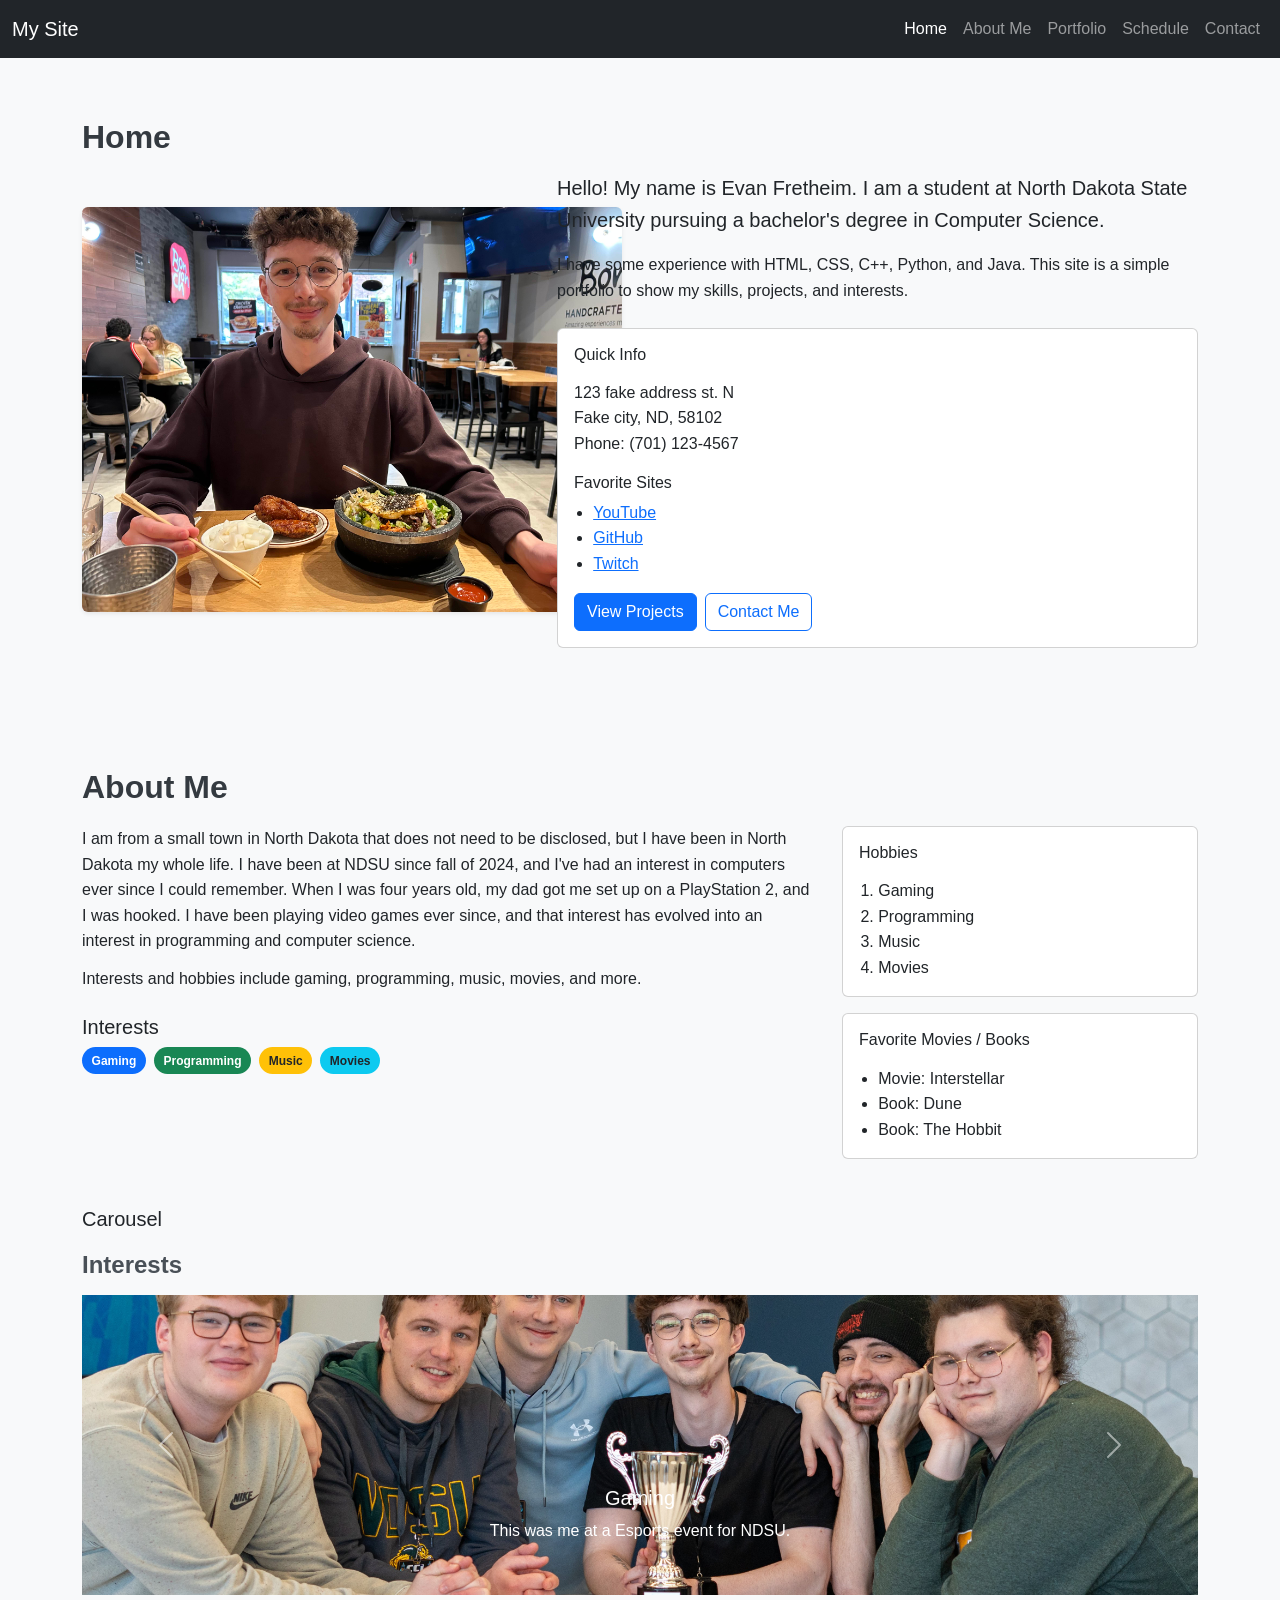
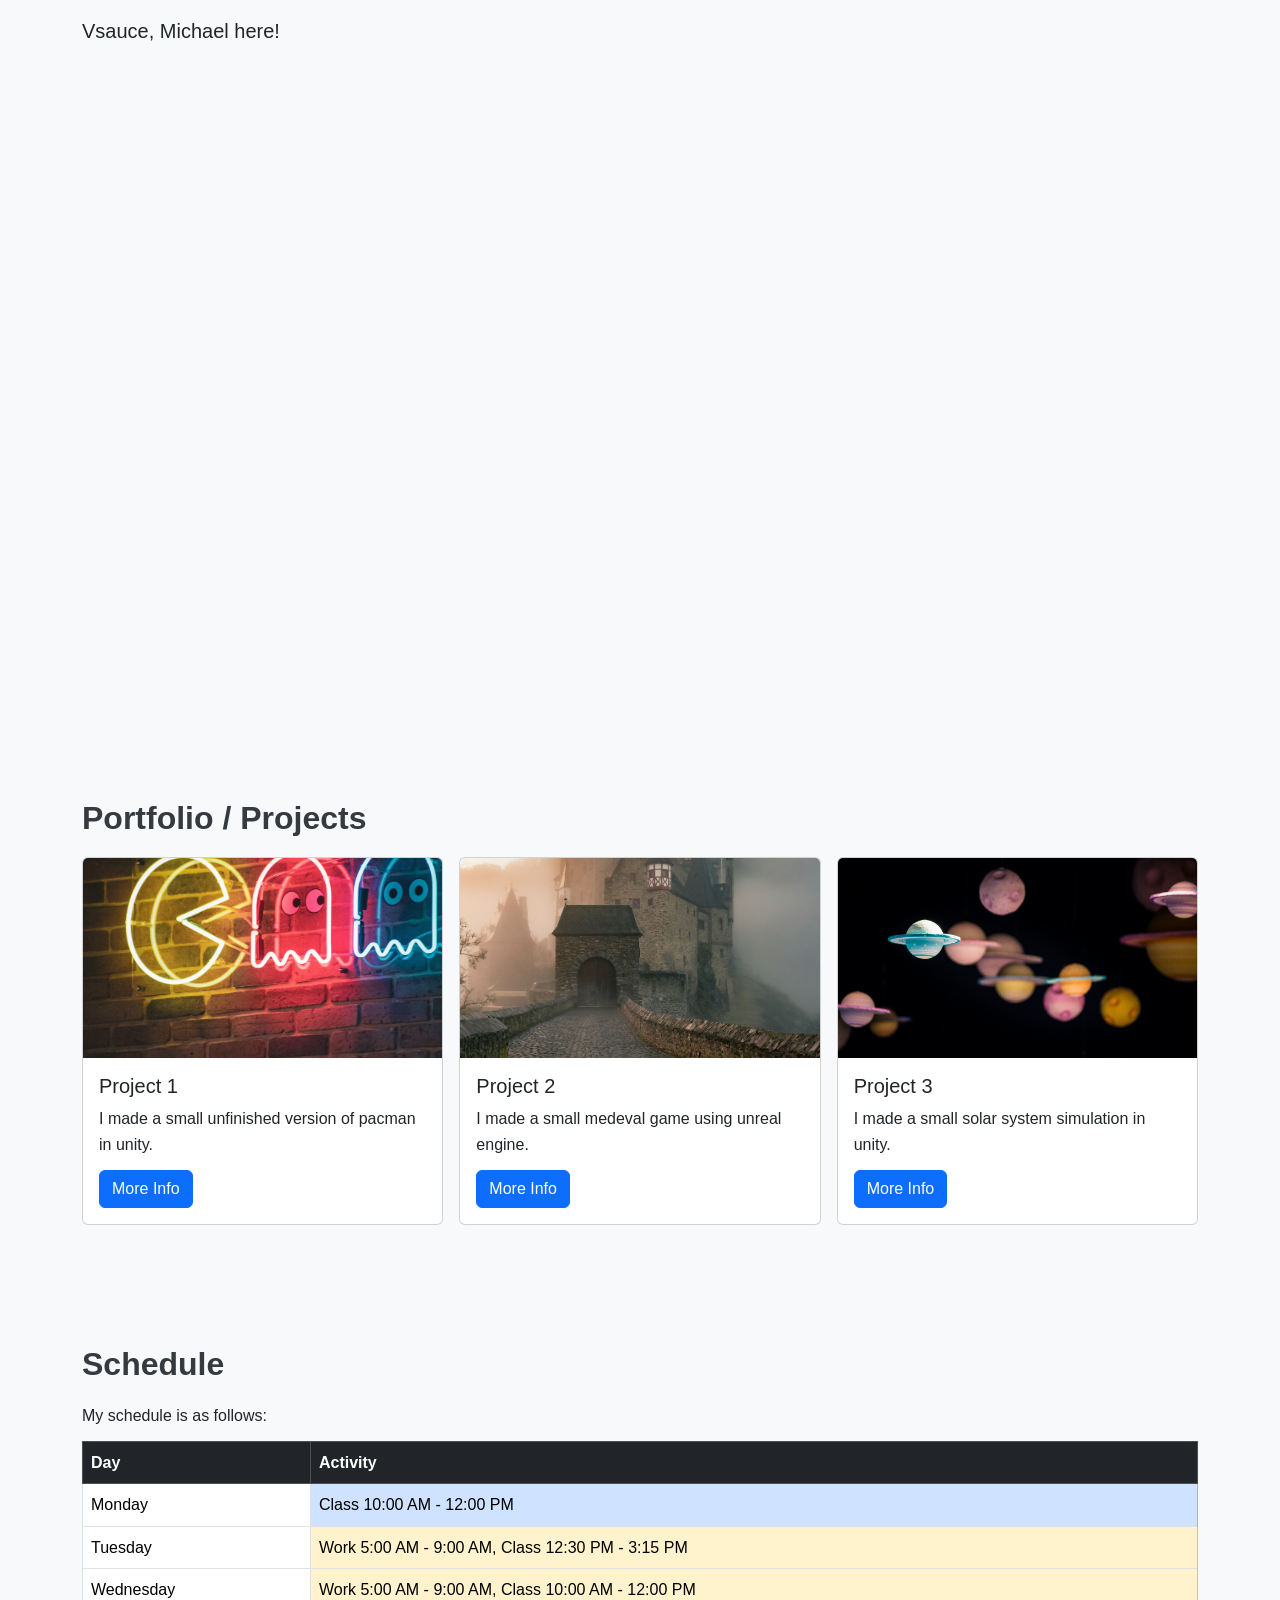
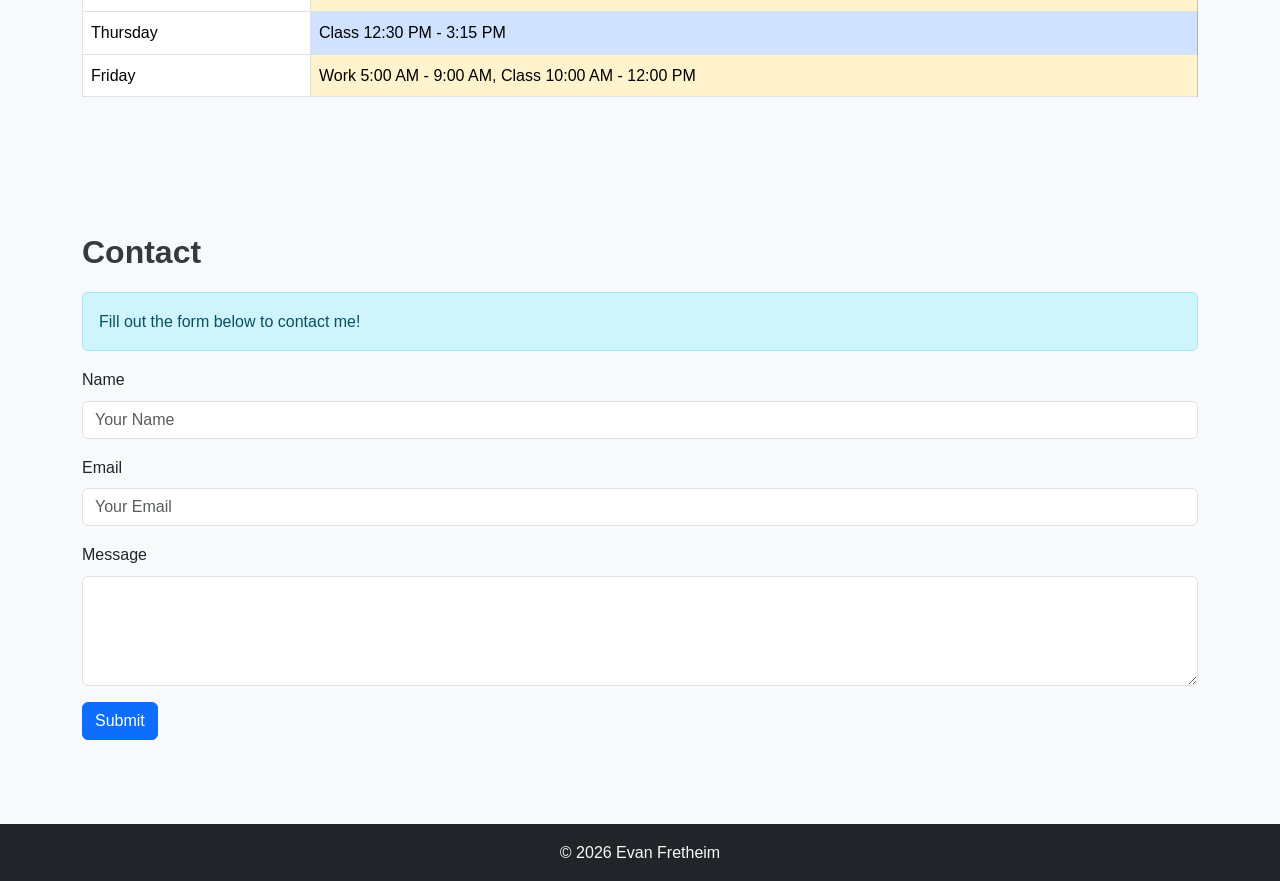
==== index.html @ d1cb1bcb "Move site files to root for GitHub pages" ====
<!doctype html>
<html lang="en">

<head>
    <!-- Required meta tags -->
    <meta charset="utf-8">
    <meta name="viewport" content="width=device-width, initial-scale=1">

    <!-- Bootstrap CSS -->
    <link href="https://cdn.jsdelivr.net/npm/bootstrap@5.0.2/dist/css/bootstrap.min.css" rel="stylesheet"
        integrity="sha384-EVSTQN3/azprG1Anm3QDgpJLIm9Nao0Yz1ztcQTwFspd3yD65VohhpuuCOmLASjC" crossorigin="anonymous">

    <link rel="stylesheet" href="css/style.css">

    <title>Evan Fretheim</title>
</head>

<body>
    <header>
        <nav class="navbar navbar-expand-lg navbar-dark bg-dark">
            <div class="container-fluid">
                <a class="navbar-brand" href="#home">My Site</a>
                <button class="navbar-toggler" type="button" data-bs-toggle="collapse" data-bs-target="#navbarNav"
                    aria-controls="navbarNav" aria-expanded="false" aria-label="Toggle navigation">
                    <span class="navbar-toggler-icon"></span>
                </button>
                <div class="collapse navbar-collapse" id="navbarNav">
                    <ul class="navbar-nav ms-auto">
                        <li class="nav-item">
                            <a class="nav-link active" aria-current="page" href="#home">Home</a>
                        </li>
                        <li class="nav-item">
                            <a class="nav-link" href="#aboutme">About Me</a>
                        </li>
                        <li class="nav-item">
                            <a class="nav-link" href="#portfolio">Portfolio</a>
                        </li>
                        <li class="nav-item">
                            <a class="nav-link" href="#schedule">Schedule</a>
                        </li>
                        <li class="nav-item">
                            <a class="nav-link" href="#contact">Contact</a>
                        </li>
                    </ul>
                </div>
            </div>
        </nav>
    </header>


    <!-- == HOME == -->
    <main>
        <section id="home" class="section-space">
            <div class="container">
                <h1 class="mb-3">Home</h1>

                <div class="row align-items-center g-4">
                    <!-- Left column: image -->
                    <div class="col-12 col-lg-5 text-center">
                        <img src="images/me.jpg" alt="me" class="img-fluid rounded shadow-sm"
                            style="max-width: 540px;" />
                    </div>

                    <!-- Right column: intro + card -->
                    <div class="col-12 col-lg-7">
                        <p class="lead mb-3">
                            Hello! My name is Evan Fretheim. I am a student at North Dakota State University pursuing a
                            bachelor's
                            degree in Computer Science.
                        </p>

                        <p class="mb-4">
                            I have some experience with HTML, CSS, C++, Python, and Java. This site is a simple
                            portfolio to show my
                            skills, projects, and interests.
                        </p>

                        <div class="card">
                            <div class="card-body">
                                <h2 class="h6 mb-3">Quick Info</h2>

                                <address class="mb-3">
                                    123 fake address st. N <br />
                                    Fake city, ND, 58102<br />
                                    Phone: (701) 123-4567<br />
                                </address>

                                <h2 class="h6 mb-2">Favorite Sites</h2>
                                <ul class="mb-3">
                                    <li><a href="https://www.youtube.com" target="_blank">YouTube</a></li>
                                    <li><a href="https://www.github.com" target="_blank">GitHub</a></li>
                                    <li><a href="https://www.twitch.tv" target="_blank">Twitch</a></li>
                                </ul>

                                <div class="d-flex flex-wrap gap-2">
                                    <a class="btn btn-primary" href="#portfolio">View Projects</a>
                                    <a class="btn btn-outline-primary" href="#contact">Contact Me</a>
                                </div>
                            </div>
                        </div>
                    </div>
                </div>

            </div>
        </section>

        <!-- == ABOUT ME == -->
        <section id="aboutme" class="section-space">
            <div class="container">
                <h1>About Me</h1>

                <div class="row g-4">
                    <!-- Left column: main text -->
                    <div class="col-12 col-lg-8">
                        <article>
                            <p>
                                I am from a small town in North Dakota that does not need to be disclosed, but I have
                                been in North
                                Dakota my whole life.
                                I have been at NDSU since fall of 2024, and I've had an interest in computers ever since
                                I could
                                remember.
                                When I was four years old, my dad got me set up on a PlayStation 2, and I was hooked. I
                                have been
                                playing video games ever since,
                                and that interest has evolved into an interest in programming and computer science.
                            </p>

                            <p class="mb-0">
                                Interests and hobbies include gaming, programming, music, movies, and more.
                            </p>
                        </article>

                        <h2 class="h5 mt-4">Interests</h2>
                        <div class="d-flex flex-wrap gap-2">
                            <span class="badge bg-primary">Gaming</span>
                            <span class="badge bg-success">Programming</span>
                            <span class="badge bg-warning text-dark">Music</span>
                            <span class="badge bg-info text-dark">Movies</span>
                        </div>
                    </div>

                    <!-- Right column: quick cards -->
                    <div class="col-12 col-lg-4">
                        <div class="card mb-3">
                            <div class="card-body">
                                <h2 class="h6 mb-3">Hobbies</h2>
                                <ol class="mb-0">
                                    <li>Gaming</li>
                                    <li>Programming</li>
                                    <li>Music</li>
                                    <li>Movies</li>
                                </ol>
                            </div>
                        </div>

                        <div class="card">
                            <div class="card-body">
                                <h2 class="h6 mb-3">Favorite Movies / Books</h2>
                                <ul class="mb-0">
                                    <li>Movie: Interstellar</li>
                                    <li>Book: Dune</li>
                                    <li>Book: The Hobbit</li>
                                </ul>
                            </div>
                        </div>
                    </div>
                </div>

                <!-- Carousel stays below -->
                <h2 class="h5 mt-5">Carousel</h2>


                <!-- == Carousel == -->
                <h2>Interests</h2>
                <div id="carouselExample" class="carousel slide" data-bs-ride="carousel">
                    <div class="carousel-inner">
                        <div class="carousel-item active">
                            <img src="images/esports.png" class="d-block w-100" alt="Gaming">
                            <div class="carousel-caption d-none d-md-block">
                                <h5>Gaming</h5>
                                <p>This was me at a Esports event for NDSU.</p>
                            </div>
                        </div>
                        <div class="carousel-item">
                            <img src="images/programming.avif" class="d-block w-100" alt="Programming">
                            <div class="carousel-caption d-none d-md-block">
                                <h5>Programming</h5>
                                <p>I also enjoy programming and learning new languages.</p>
                            </div>
                        </div>
                        <div class="carousel-item">
                            <img src="images/music.jpg" class="d-block w-100" alt="Music">
                            <div class="carousel-caption d-none d-md-block">
                                <h5 style="color: darkblue">Music</h5>
                                <p style="color: darkblue">Music is another one of my interests.</p>
                            </div>
                        </div>
                    </div>
                    <button class="carousel-control-prev" type="button" data-bs-target="#carouselExample"
                        data-bs-slide="prev">
                        <span class="carousel-control-prev-icon" aria-hidden="true"></span>
                        <span class="visually-hidden">Previous</span>
                    </button>
                    <button class="carousel-control-next" type="button" data-bs-target="#carouselExample"
                        data-bs-slide="next">
                        <span class="carousel-control-next-icon" aria-hidden="true"></span>
                        <span class="visually-hidden">Next</span>
                    </button>
                </div>

                <h2 class="h5 mt-4">Vsauce, Michael here!</h2>
                <div class="ratio ratio-16x9">
                    <iframe src="https://www.youtube.com/embed/s86-Z-CbaHA" title="The Banach–Tarski Paradox"
                        allowfullscreen>
                    </iframe>
                </div>

            </div>
        </section>

        <!-- == PORTFOLIO == -->
        <section id="portfolio" class="section-space">
            <div class="container">
                <h1>Portfolio / Projects</h1>
                <div class="row g-3">
                    <div class="col-12 col-md-4">
                        <div class="card">
                            <img src="images/pacman.jpg" class="card-img-top" alt="Project 1"
                                style="height: 200px; object-fit: cover;">
                            <div class="card-body">
                                <h2 class="h5 card-title">Project 1</h2>
                                <p class="card-text">I made a small unfinished version of pacman in unity.</p>
                                <button class="btn btn-primary" data-bs-toggle="modal" data-bs-target="#projectModal">
                                    More Info
                                </button>
                            </div>
                        </div>
                    </div>

                    <div class="col-12 col-md-4">
                        <div class="card">
                            <img src="images/medival.jpg" class="card-img-top" alt="Project 2"
                                style="height: 200px; object-fit: cover;">
                            <div class="card-body">
                                <h2 class="h5 card-title">Project 2</h2>
                                <p class="card-text">I made a small medeval game using unreal engine.</p>
                                <button class="btn btn-primary" data-bs-toggle="modal" data-bs-target="#projectModal">
                                    More Info
                                </button>
                            </div>
                        </div>
                    </div>

                    <div class="col-12 col-md-4">
                        <div class="card">
                            <img src="images/solar.jpg" class="card-img-top" alt="Project 3"
                                style="height: 200px; object-fit: cover;">
                            <div class="card-body">
                                <h2 class="h5 card-title">Project 3</h2>
                                <p class="card-text">I made a small solar system simulation in unity.</p>
                                <button class="btn btn-primary" data-bs-toggle="modal" data-bs-target="#projectModal">
                                    More Info
                                </button>
                            </div>
                        </div>
                    </div>
                </div>
            </div>
        </section>

        <!-- == SCHEDULE == -->
        <section id="schedule" class="section-space">
            <div class="container">
                <h1>Schedule</h1>
                <p>My schedule is as follows:</p>
                <table class="table table-bordered">
                    <thead class="table-dark">
                        <tr>
                            <th>Day</th>
                            <th>Activity</th>
                        </tr>
                    </thead>
                    <tbody>
                        <tr>
                            <td>Monday</td>
                            <td class="table-primary">Class 10:00 AM - 12:00 PM</td>
                        </tr>
                        <tr>
                            <td>Tuesday</td>
                            <td class="table-warning">Work 5:00 AM - 9:00 AM, Class 12:30 PM - 3:15 PM</td>
                        </tr>
                        <tr>
                            <td>Wednesday</td>
                            <td class="table-warning">Work 5:00 AM - 9:00 AM, Class 10:00 AM - 12:00 PM</td>
                        </tr>
                        <tr>
                            <td>Thursday</td>
                            <td class="table-primary">Class 12:30 PM - 3:15 PM</td>
                        </tr>
                        <tr>
                            <td>Friday</td>
                            <td class="table-warning">Work 5:00 AM - 9:00 AM, Class 10:00 AM - 12:00 PM</td>
                        </tr>
                    </tbody>
                </table>

            </div>
        </section>

        <!-- == CONTACT == -->
        <section id="contact" class="section-space">
            <div class="container">
                <h1>Contact</h1>

                <div class="alert alert-info">
                    Fill out the form below to contact me!
                </div>

                <form>
                    <div class="mb-3">
                        <label for="name" class="form-label">Name</label>
                        <input type="text" class="form-control" id="name" placeholder="Your Name" required>
                    </div>

                    <div class="mb-3">
                        <label for="email" class="form-label">Email</label>
                        <input type="email" class="form-control" id="email" placeholder="Your Email" required>
                    </div>

                    <div class="mb-3">
                        <label for="message" class="form-label">Message</label>
                        <textarea id="message" class="form-control" rows="4" required></textarea>
                    </div>

                    <button type="submit" class="btn btn-primary">Submit</button>
                </form>

            </div>
        </section>
    </main>

    <div class="modal fade" id="projectModal" tabindex="-1" aria-hidden="true">
        <div class="modal-dialog">
            <div class="modal-content">
                <div class="modal-header">
                    <h5 class="modal-title">Project Details</h5>
                    <button type="button" class="btn-close" data-bs-dismiss="modal"></button>
                </div>
                <div class="modal-body">
                    I made these projects in a programming bootcamp that I attended before college.
                </div>
                <div class="modal-footer">
                    <button type="button" class="btn btn-secondary" data-bs-dismiss="modal">Close</button>
                </div>
            </div>
        </div>
    </div>


    <script src="https://cdn.jsdelivr.net/npm/bootstrap@5.0.2/dist/js/bootstrap.bundle.min.js"></script>

    <footer class="bg-dark text-light text-center py-3 mt-4">
        © 2026 Evan Fretheim
    </footer>
</body>

</html>
---- css/style.css ----
.section-space {
    padding: 60px 0;
}

a {
    transition: color 0.2s ease;
}

a:hover {
    color: blue;
}

body {
    background-color: #f8f9fa;
    font-family: Arial, Helvetica, sans-serif;
    color: #212529;
    line-height: 1.6;
}

h1 {
    color: #343a40;
    font-size: 2rem;
    font-weight: 700;
    margin-bottom: 20px;
}

h2 {
    color: #495057;
    font-size: 1.5rem;
    font-weight: 600;
    margin-bottom: 15px;
    margin-top: 20px;
}

.card {
    transition: transform 0.2s ease;
}

.card:hover {
    transform: translateY(-5px);
}

.carousel img {
    height: 300px;
    object-fit: cover;
}

p {
    margin-bottom: 12px;
}

img {
    max-width: 100%;
    height: auto;
}

ul,
ol {
    padding-left: 1.2rem;
}

.badge {
    padding: 0.6em 0.8em;
    border-radius: 999px;
    font-weight: 600;
}
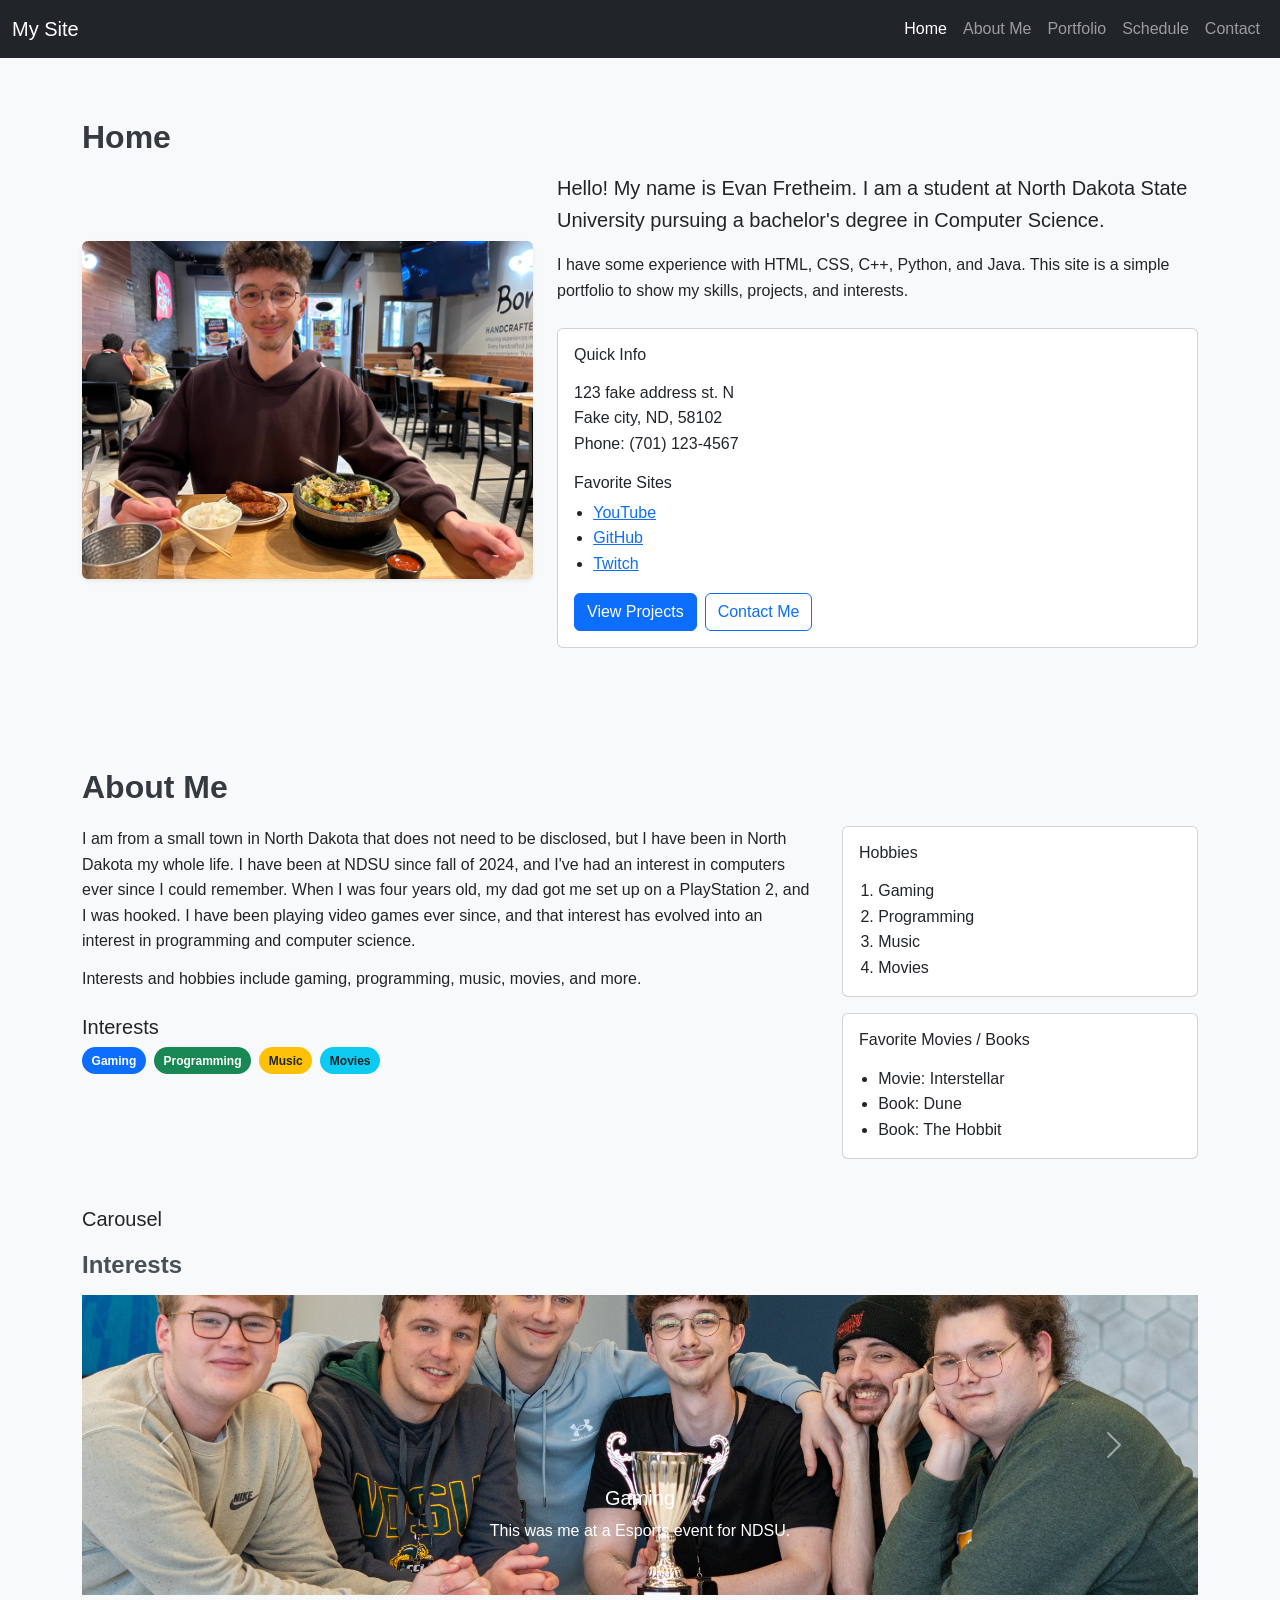
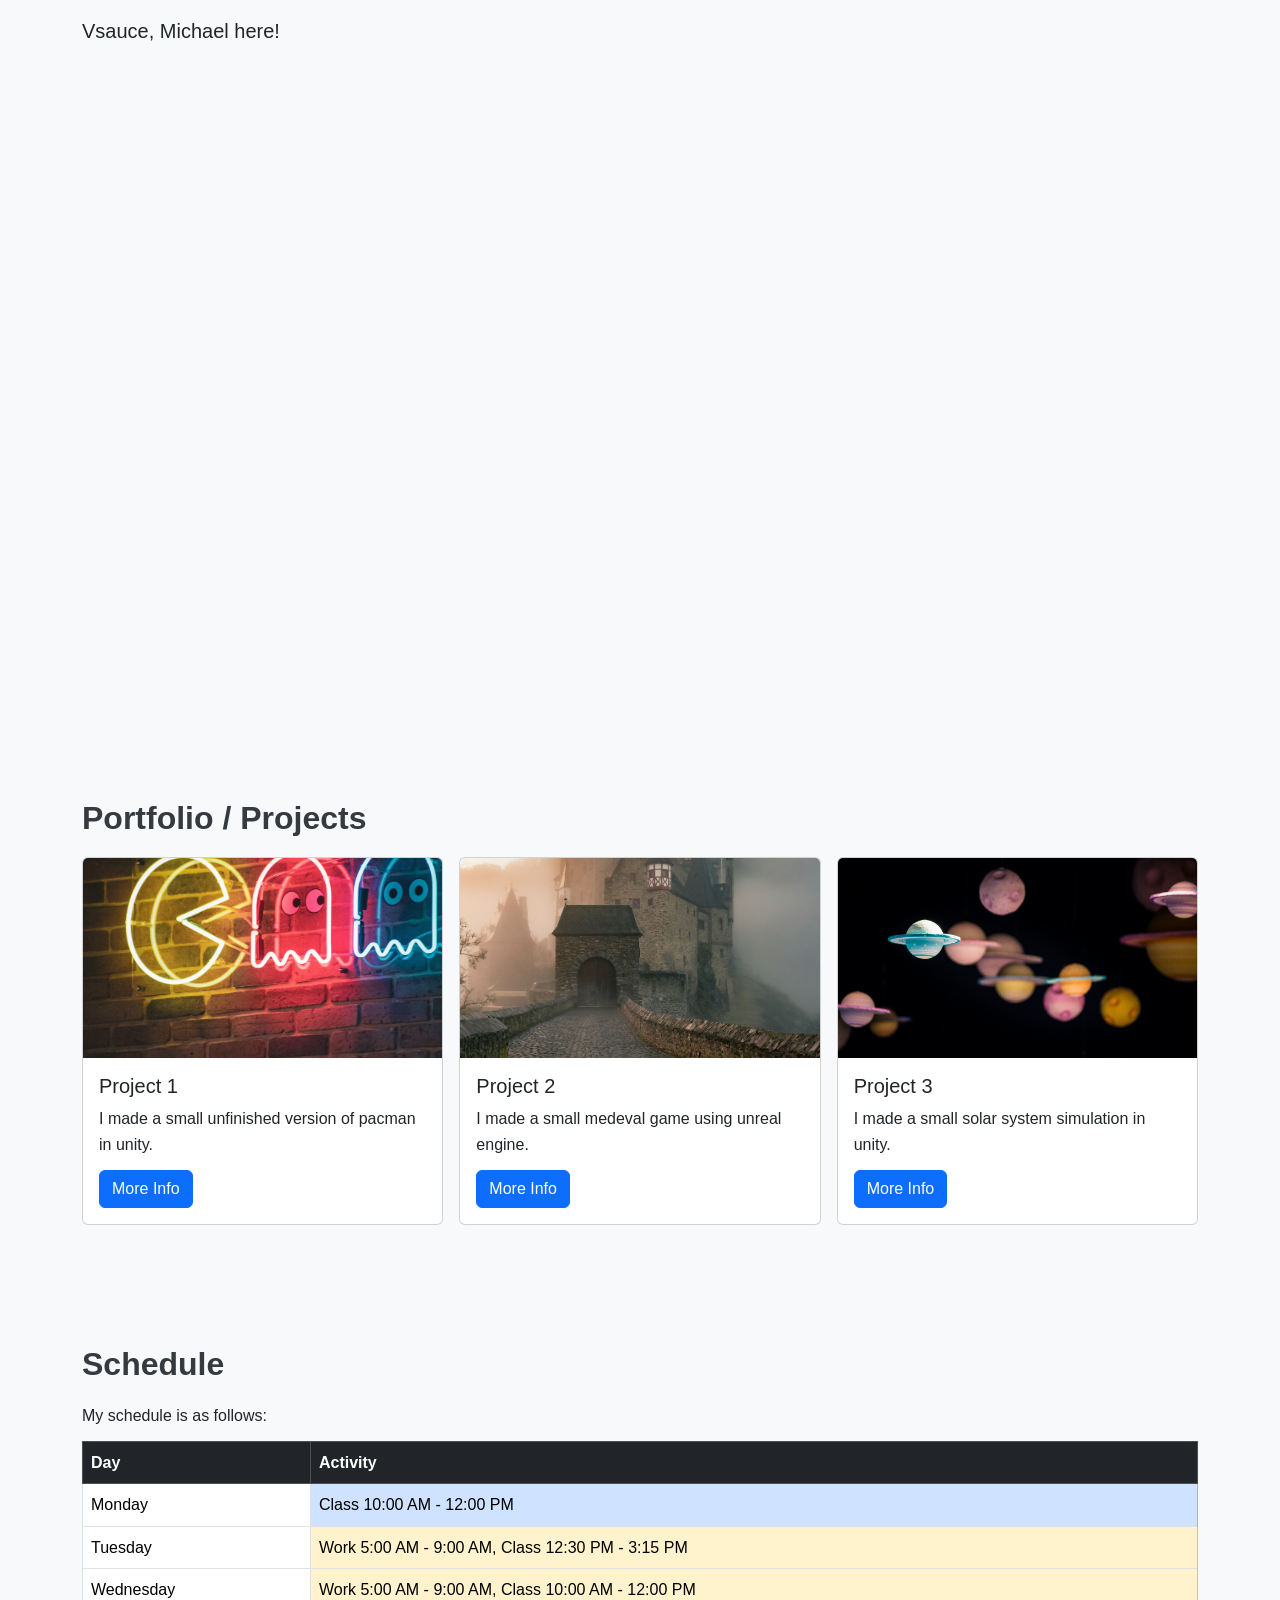
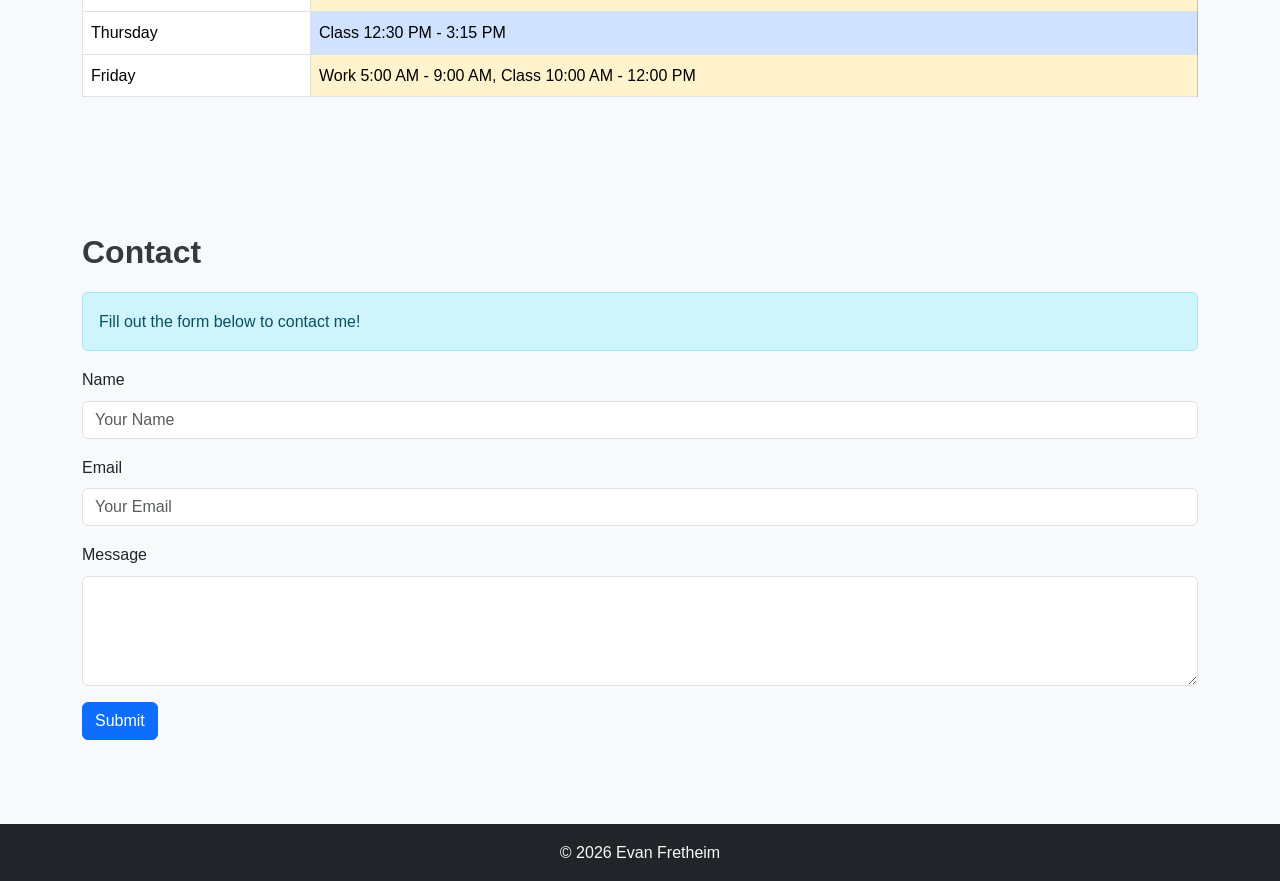
==== commit 2643a3e8: "Fixed picture on multiple platforms" ====
--- a/index.html
+++ b/index.html
@@ -57,8 +57,7 @@
                 <div class="row align-items-center g-4">
                     <!-- Left column: image -->
                     <div class="col-12 col-lg-5 text-center">
-                        <img src="images/me.jpg" alt="me" class="img-fluid rounded shadow-sm"
-                            style="max-width: 540px;" />
+                        <img src="images/me.jpg" alt="me" class="img-fluid rounded shadow-sm profile-img" />
                     </div>
 
                     <!-- Right column: intro + card -->
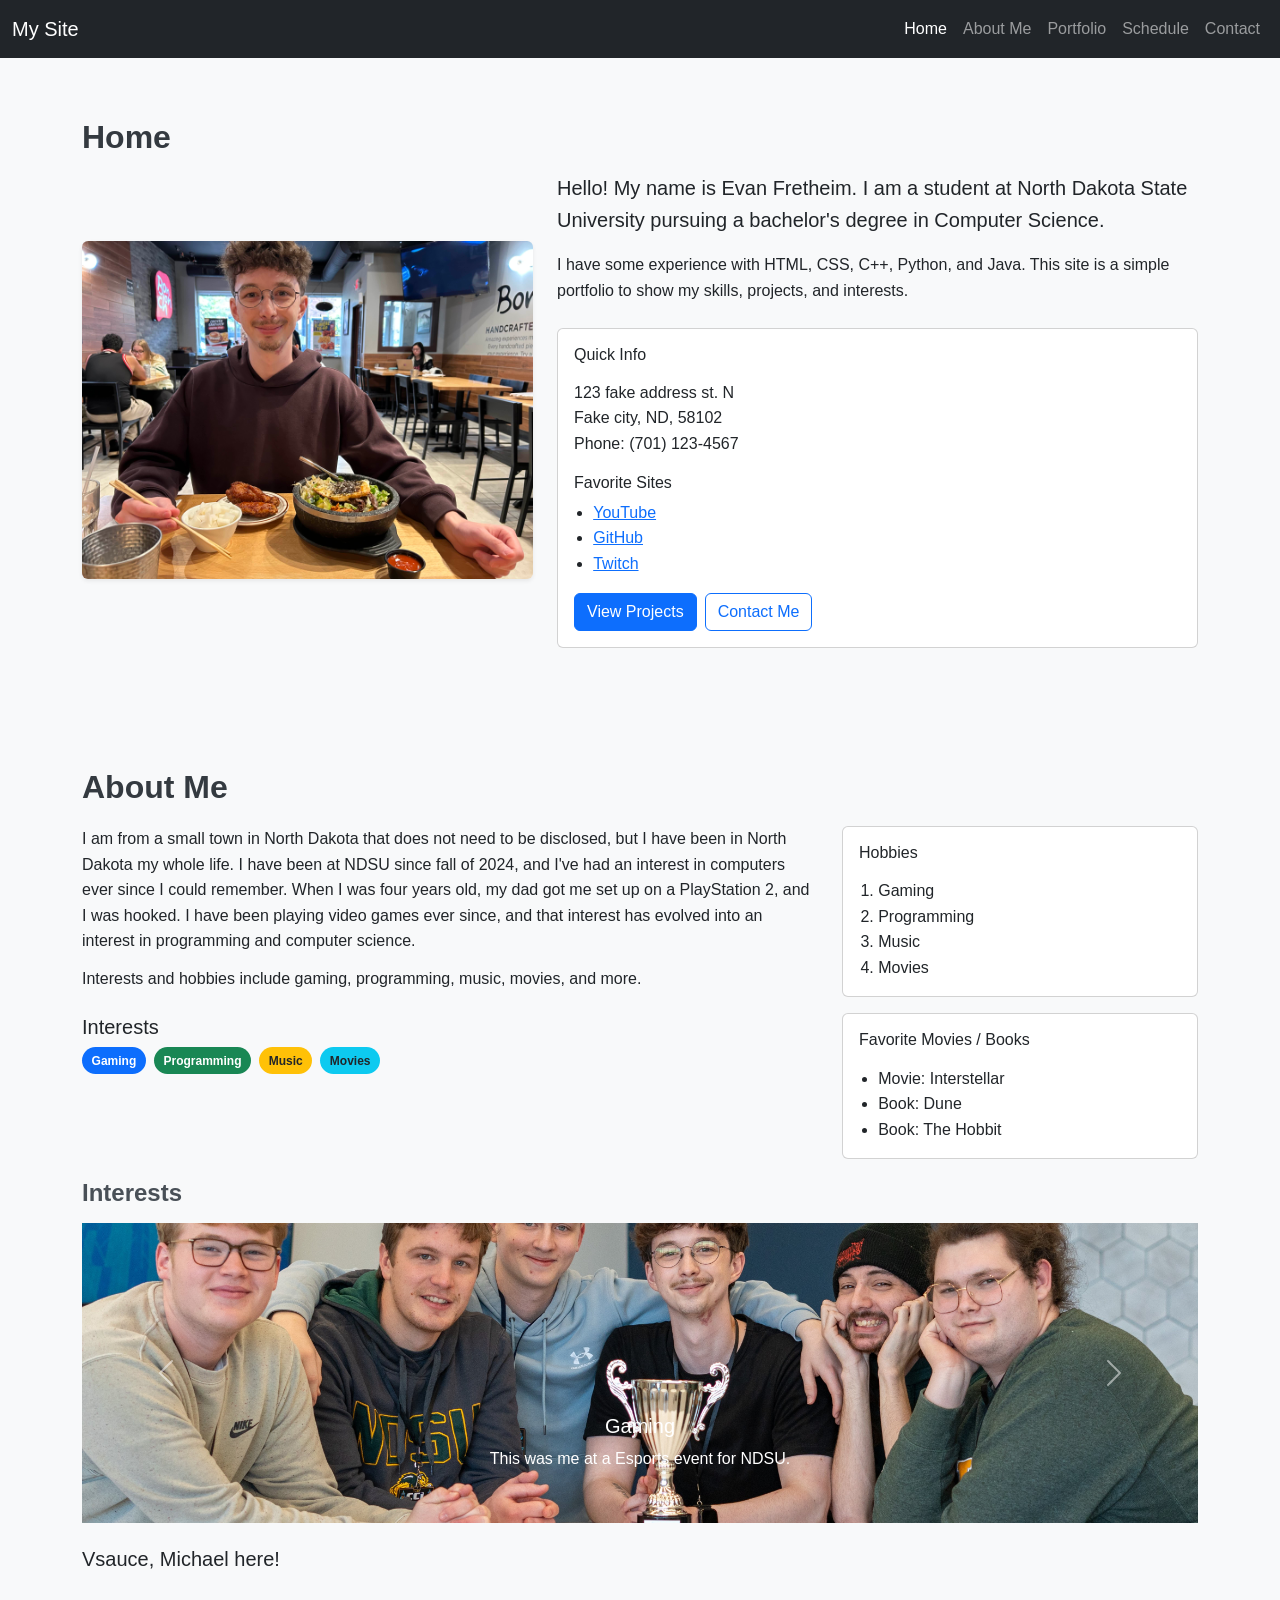
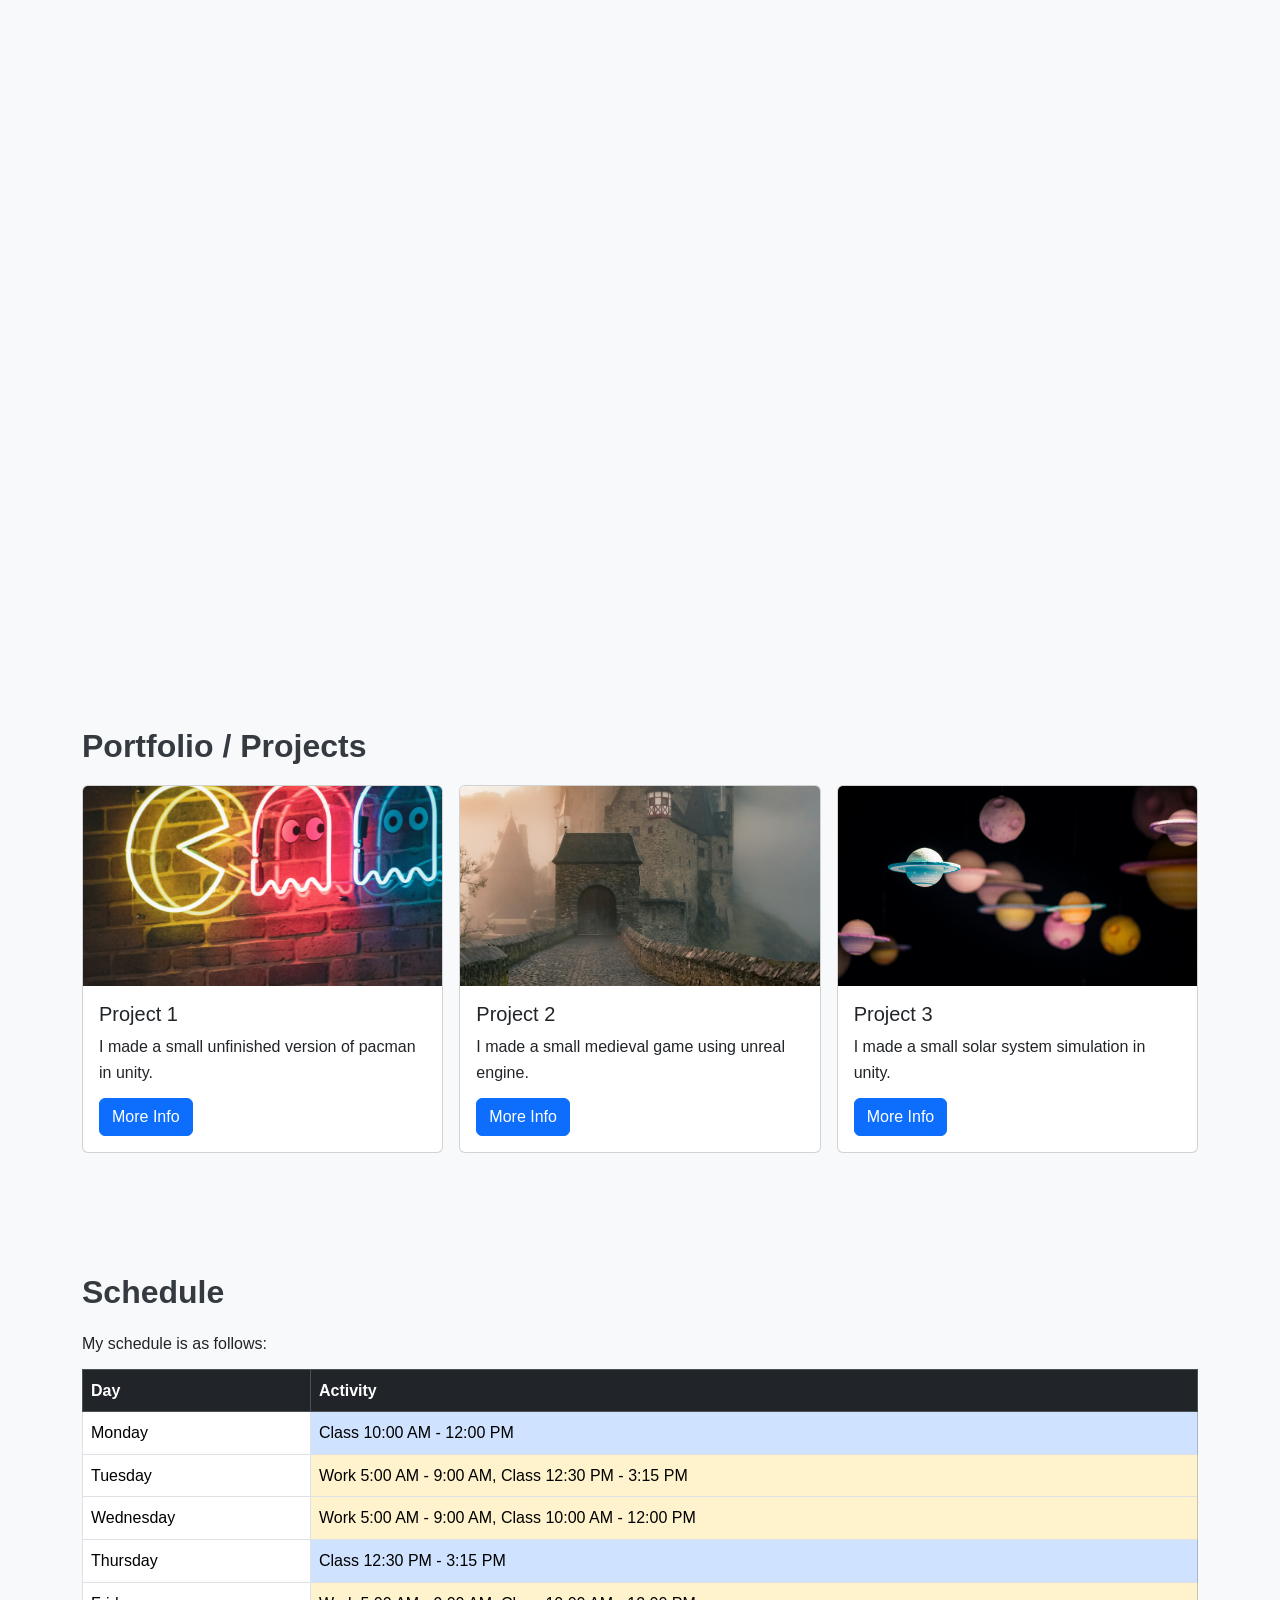
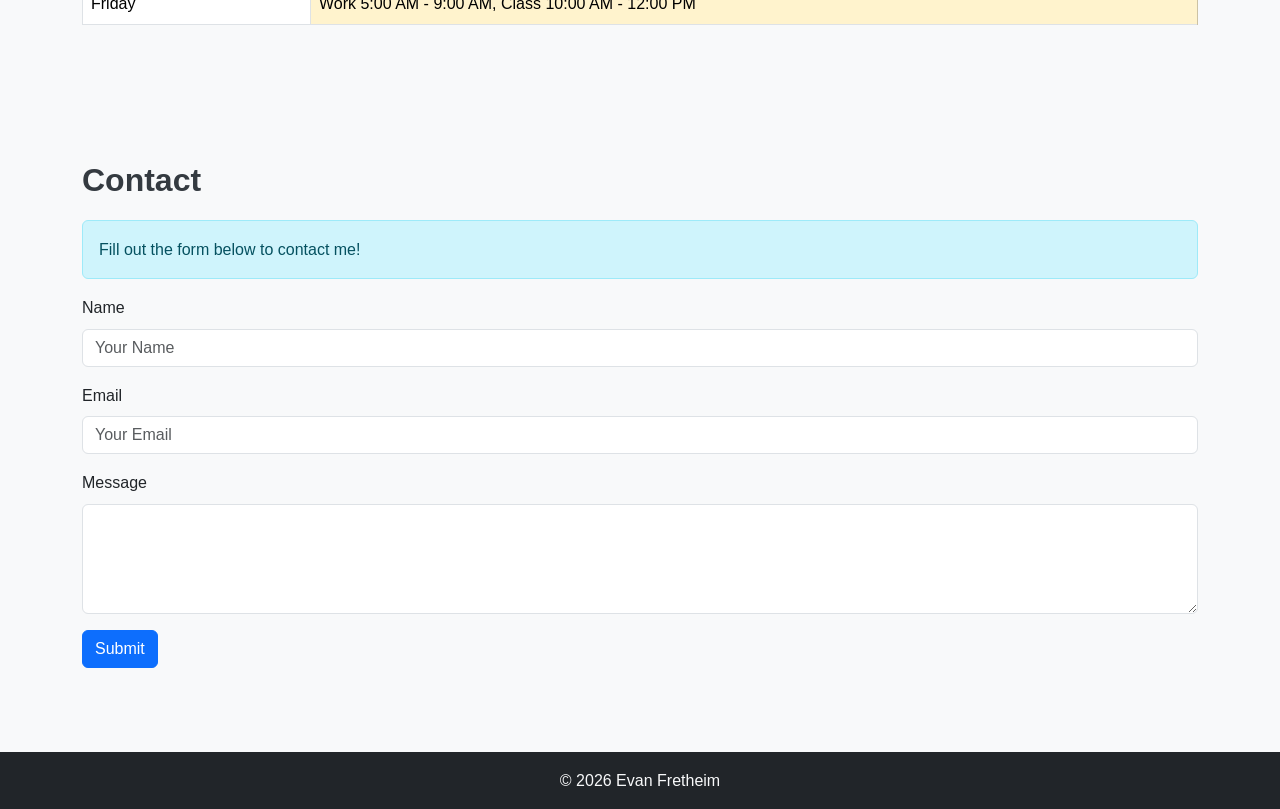
==== commit b39d2ee2: "Fix typos / redundant" ====
--- a/index.html
+++ b/index.html
@@ -55,12 +55,10 @@
                 <h1 class="mb-3">Home</h1>
 
                 <div class="row align-items-center g-4">
-                    <!-- Left column: image -->
                     <div class="col-12 col-lg-5 text-center">
-                        <img src="images/me.jpg" alt="me" class="img-fluid rounded shadow-sm profile-img" />
-                    </div>
-
-                    <!-- Right column: intro + card -->
+                        <img src="images/me.jpg" alt="me" class="img-fluid rounded shadow-sm" />
+                    </div>
+
                     <div class="col-12 col-lg-7">
                         <p class="lead mb-3">
                             Hello! My name is Evan Fretheim. I am a student at North Dakota State University pursuing a
@@ -109,7 +107,6 @@
                 <h1>About Me</h1>
 
                 <div class="row g-4">
-                    <!-- Left column: main text -->
                     <div class="col-12 col-lg-8">
                         <article>
                             <p>
@@ -139,7 +136,6 @@
                         </div>
                     </div>
 
-                    <!-- Right column: quick cards -->
                     <div class="col-12 col-lg-4">
                         <div class="card mb-3">
                             <div class="card-body">
@@ -165,10 +161,6 @@
                         </div>
                     </div>
                 </div>
-
-                <!-- Carousel stays below -->
-                <h2 class="h5 mt-5">Carousel</h2>
-
 
                 <!-- == Carousel == -->
                 <h2>Interests</h2>
@@ -243,7 +235,7 @@
                                 style="height: 200px; object-fit: cover;">
                             <div class="card-body">
                                 <h2 class="h5 card-title">Project 2</h2>
-                                <p class="card-text">I made a small medeval game using unreal engine.</p>
+                                <p class="card-text">I made a small medieval game using unreal engine.</p>
                                 <button class="btn btn-primary" data-bs-toggle="modal" data-bs-target="#projectModal">
                                     More Info
                                 </button>
